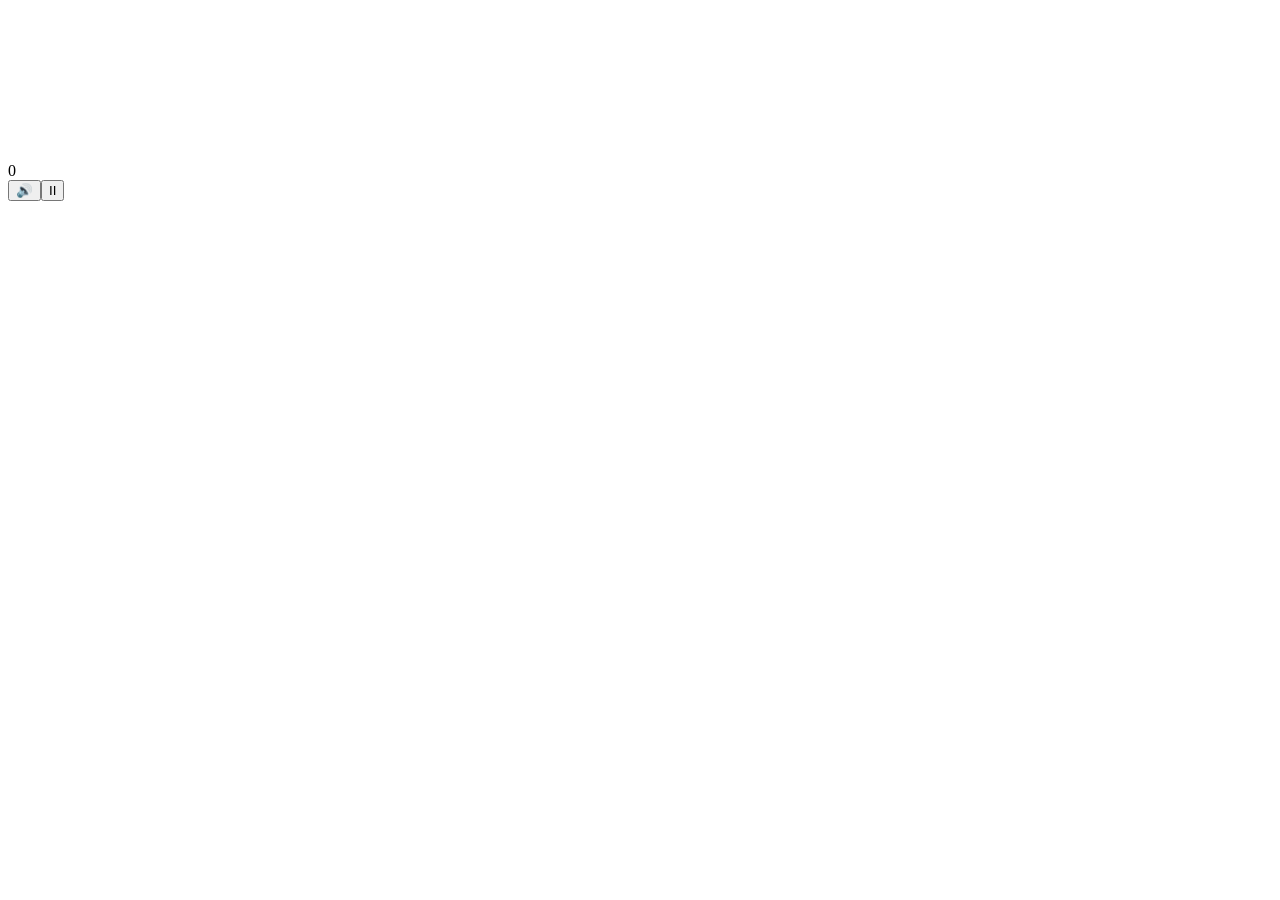
==== index.html @ d05e2b08 "Add files via upload" ====
<!doctype html><html lang="en"><head><meta charset="utf-8">
<meta name="viewport" content="width=device-width,initial-scale=1,viewport-fit=cover,user-scalable=no">
<meta name="theme-color" content="#f0c060"><link rel="manifest" href="manifest.json"><link rel="icon" href="icon-192.png">
<title>Heaven's Flight</title>
<!-- Copyright © 2026 Starvessa Games. All rights reserved. -->
<link rel="stylesheet" href="style.css?v=39"></head><body>
<canvas id="c"></canvas>
<div id="hud" class="hidden"><div class="row"><div class="hspace"></div><div><div id="hScore">0</div><div id="hBest"></div></div><div class="hbtns"><button id="bSnd" aria-label="Sound on or off">🔊</button><button id="bPause" aria-label="Pause">II</button></div></div>
<div class="bar hidden"><div id="hBar"></div><span id="hBarT"></span></div><div id="hMsg"></div></div>
<div id="ui"></div>
<script>window.OFFICIAL_ID="com.starvessa.heavensflight"</script><script src="atlas.js?v=39"></script><script src="gfx.js?v=39"></script><script src="game.js?v=39"></script><script src="platform.js?v=39"></script><script src="core.js?v=39"></script>
</body></html>
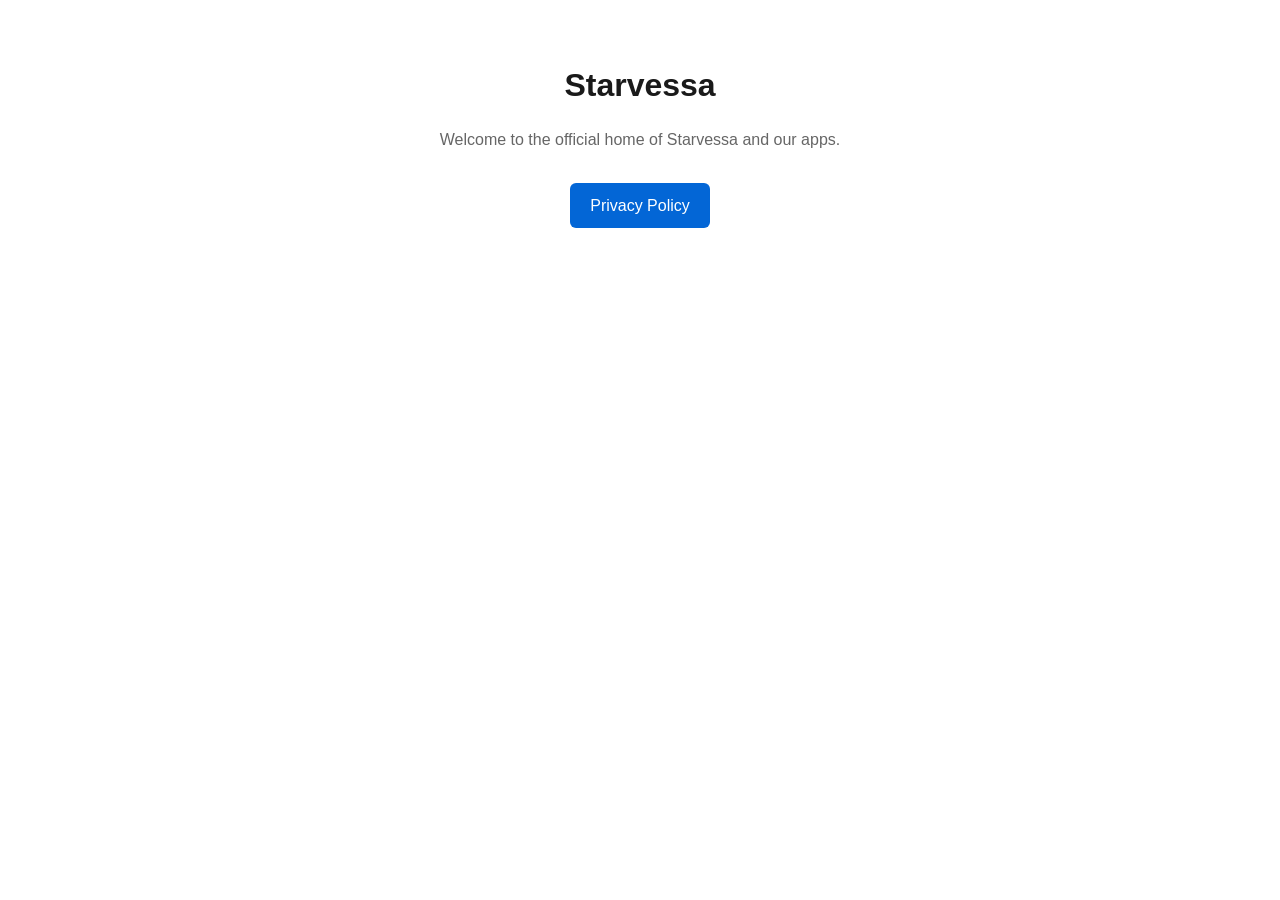
==== commit c7aa1b34: "Add files via upload" ====
--- a/index.html
+++ b/index.html
@@ -1,12 +1,47 @@
-<!doctype html><html lang="en"><head><meta charset="utf-8">
-<meta name="viewport" content="width=device-width,initial-scale=1,viewport-fit=cover,user-scalable=no">
-<meta name="theme-color" content="#f0c060"><link rel="manifest" href="manifest.json"><link rel="icon" href="icon-192.png">
-<title>Heaven's Flight</title>
-<!-- Copyright © 2026 Starvessa Games. All rights reserved. -->
-<link rel="stylesheet" href="style.css?v=39"></head><body>
-<canvas id="c"></canvas>
-<div id="hud" class="hidden"><div class="row"><div class="hspace"></div><div><div id="hScore">0</div><div id="hBest"></div></div><div class="hbtns"><button id="bSnd" aria-label="Sound on or off">🔊</button><button id="bPause" aria-label="Pause">II</button></div></div>
-<div class="bar hidden"><div id="hBar"></div><span id="hBarT"></span></div><div id="hMsg"></div></div>
-<div id="ui"></div>
-<script>window.OFFICIAL_ID="com.starvessa.heavensflight"</script><script src="atlas.js?v=39"></script><script src="gfx.js?v=39"></script><script src="game.js?v=39"></script><script src="platform.js?v=39"></script><script src="core.js?v=39"></script>
-</body></html>+<!DOCTYPE html>
+<html lang="en">
+<head>
+    <meta charset="UTF-8">
+    <meta name="viewport" content="width=device-width, initial-scale=1.0">
+    <title>Starvessa - Home</title>
+    <style>
+        body {
+            font-family: -apple-system, BlinkMacSystemFont, "Segoe UI", Roboto, Helvetica, Arial, sans-serif;
+            line-height: 1.6;
+            color: #333;
+            max-width: 600px;
+            margin: 60px auto;
+            padding: 0 20px;
+            text-align: center;
+        }
+        h1 {
+            color: #1a1a1a;
+            margin-bottom: 10px;
+        }
+        p {
+            color: #666;
+            margin-bottom: 30px;
+        }
+        a {
+            display: inline-block;
+            background-color: #0366d6;
+            color: white;
+            text-decoration: none;
+            padding: 10px 20px;
+            border-radius: 6px;
+            font-weight: 500;
+        }
+        a:hover {
+            background-color: #0056b3;
+        }
+    </style>
+</head>
+<body>
+    <h1>Starvessa</h1>
+    <p>Welcome to the official home of Starvessa and our apps.</p>
+    
+    <div>
+        <a href="privacy.html">Privacy Policy</a>
+    </div>
+</body>
+</html>
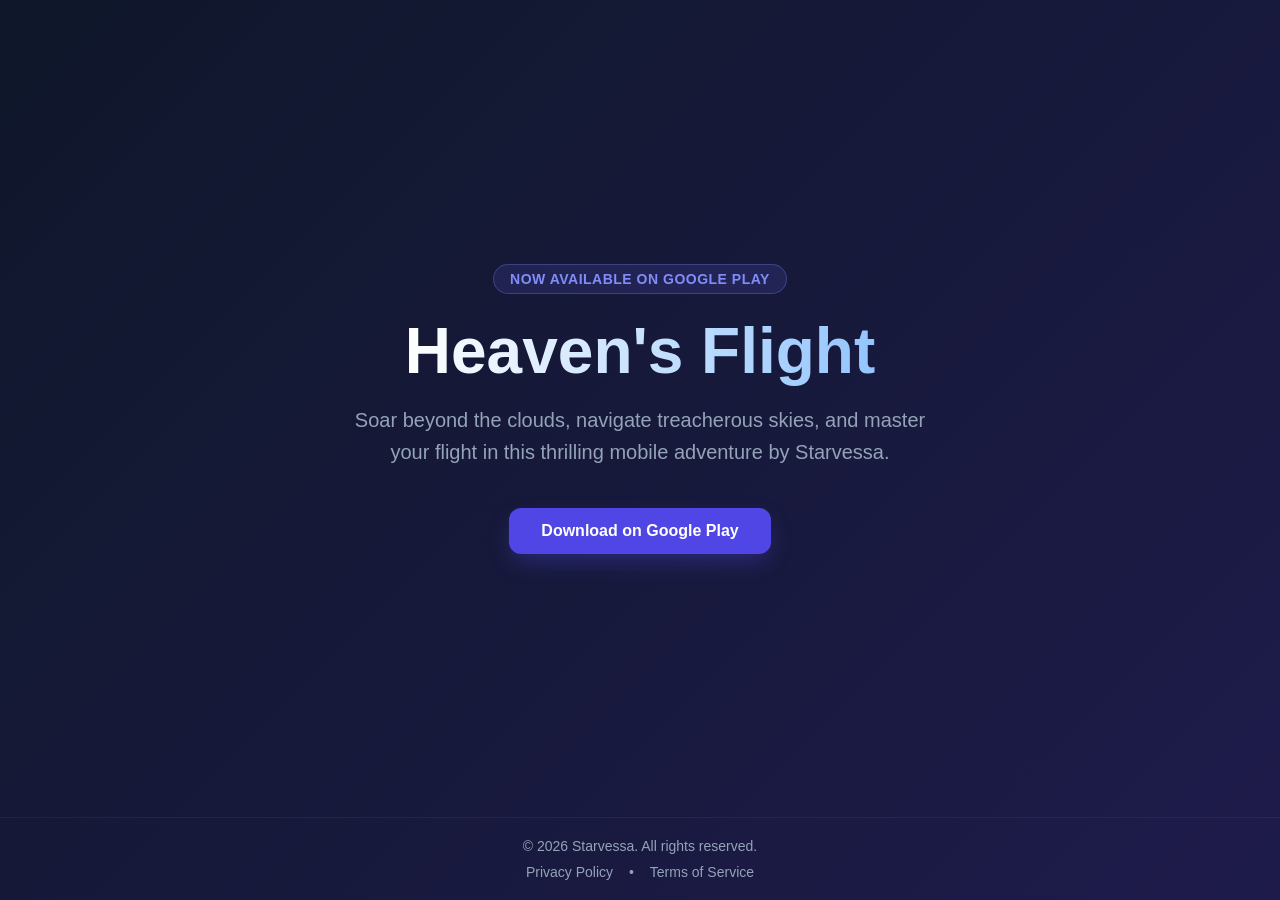
==== commit 6fb01c89: "Add files via upload" ====
--- a/index.html
+++ b/index.html
@@ -3,45 +3,118 @@
 <head>
     <meta charset="UTF-8">
     <meta name="viewport" content="width=device-width, initial-scale=1.0">
-    <title>Starvessa - Home</title>
+    <title>Heaven's Flight - Official Game Site</title>
     <style>
+        :root {
+            --primary: #4f46e5;
+            --primary-glow: rgba(79, 70, 229, 0.4);
+            --bg-dark: #0f172a;
+            --bg-card: #1e293b;
+            --text-main: #f8fafc;
+            --text-muted: #94a3b8;
+        }
+        * {
+            box-sizing: border-box;
+            margin: 0;
+            padding: 0;
+        }
         body {
-            font-family: -apple-system, BlinkMacSystemFont, "Segoe UI", Roboto, Helvetica, Arial, sans-serif;
-            line-height: 1.6;
-            color: #333;
-            max-width: 600px;
-            margin: 60px auto;
-            padding: 0 20px;
+            font-family: -apple-system, BlinkMacSystemFont, "Segoe UI", Roboto, Oxygen, Ubuntu, Cantarell, sans-serif;
+            background: linear-gradient(135deg, #0f172a 0%, #1e1b4b 100%);
+            color: var(--text-main);
+            min-height: 100vh;
+            display: flex;
+            flex-direction: column;
+            justify-content: space-between;
+            overflow-x: hidden;
+        }
+        .container {
+            max-width: 900px;
+            margin: 0 auto;
+            padding: 60px 20px;
             text-align: center;
+            flex: 1;
+            display: flex;
+            flex-direction: column;
+            justify-content: center;
+            align-items: center;
+        }
+        .hero-badge {
+            background: rgba(99, 102, 241, 0.15);
+            color: #818cf8;
+            padding: 6px 16px;
+            border-radius: 20px;
+            font-size: 14px;
+            font-weight: 600;
+            margin-bottom: 20px;
+            letter-spacing: 0.5px;
+            text-transform: uppercase;
+            border: 1px solid rgba(129, 140, 248, 0.3);
         }
         h1 {
-            color: #1a1a1a;
-            margin-bottom: 10px;
+            font-size: clamp(2.5rem, 5vw, 4rem);
+            font-weight: 800;
+            margin-bottom: 16px;
+            background: linear-gradient(to right, #ffffff, #93c5fd);
+            -webkit-background-clip: text;
+            -webkit-text-fill-color: transparent;
         }
-        p {
-            color: #666;
-            margin-bottom: 30px;
+        p.subtitle {
+            font-size: clamp(1rem, 2vw, 1.25rem);
+            color: var(--text-muted);
+            max-width: 600px;
+            margin-bottom: 40px;
+            line-height: 1.6;
         }
-        a {
-            display: inline-block;
-            background-color: #0366d6;
+        .cta-button {
+            display: inline-flex;
+            align-items: center;
+            background-color: #4f46e5;
             color: white;
             text-decoration: none;
-            padding: 10px 20px;
-            border-radius: 6px;
-            font-weight: 500;
+            padding: 14px 32px;
+            border-radius: 12px;
+            font-size: 16px;
+            font-weight: 600;
+            box-shadow: 0 10px 25px -5px var(--primary-glow);
+            transition: all 0.3s ease;
         }
-        a:hover {
-            background-color: #0056b3;
+        .cta-button:hover {
+            background-color: #4338ca;
+            transform: translateY(-2px);
+            box-shadow: 0 15px 30px -5px rgba(79, 70, 229, 0.6);
+        }
+        footer {
+            padding: 20px;
+            text-align: center;
+            color: var(--text-muted);
+            font-size: 14px;
+            border-top: 1px solid rgba(255, 255, 255, 0.05);
+        }
+        footer a {
+            color: var(--text-muted);
+            text-decoration: none;
+            margin: 0 12px;
+            transition: color 0.2s;
+        }
+        footer a:hover {
+            color: #ffffff;
         }
     </style>
 </head>
 <body>
-    <h1>Starvessa</h1>
-    <p>Welcome to the official home of Starvessa and our apps.</p>
-    
-    <div>
-        <a href="privacy.html">Privacy Policy</a>
+    <div class="container">
+        <div class="hero-badge">Now Available on Google Play</div>
+        <h1>Heaven's Flight</h1>
+        <p class="subtitle">Soar beyond the clouds, navigate treacherous skies, and master your flight in this thrilling mobile adventure by Starvessa.</p>
+        <a href="https://play.google.com/store/apps/details?id=com.starvessa.heavensflight" class="cta-button" target="_blank">Download on Google Play</a>
     </div>
+    <footer>
+        <p>&copy; 2026 Starvessa. All rights reserved.</p>
+        <div style="margin-top: 10px;">
+            <a href="privacy.html">Privacy Policy</a> &bull; 
+            <a href="terms.html">Terms of Service</a>
+        </div>
+    </footer>
 </body>
 </html>
